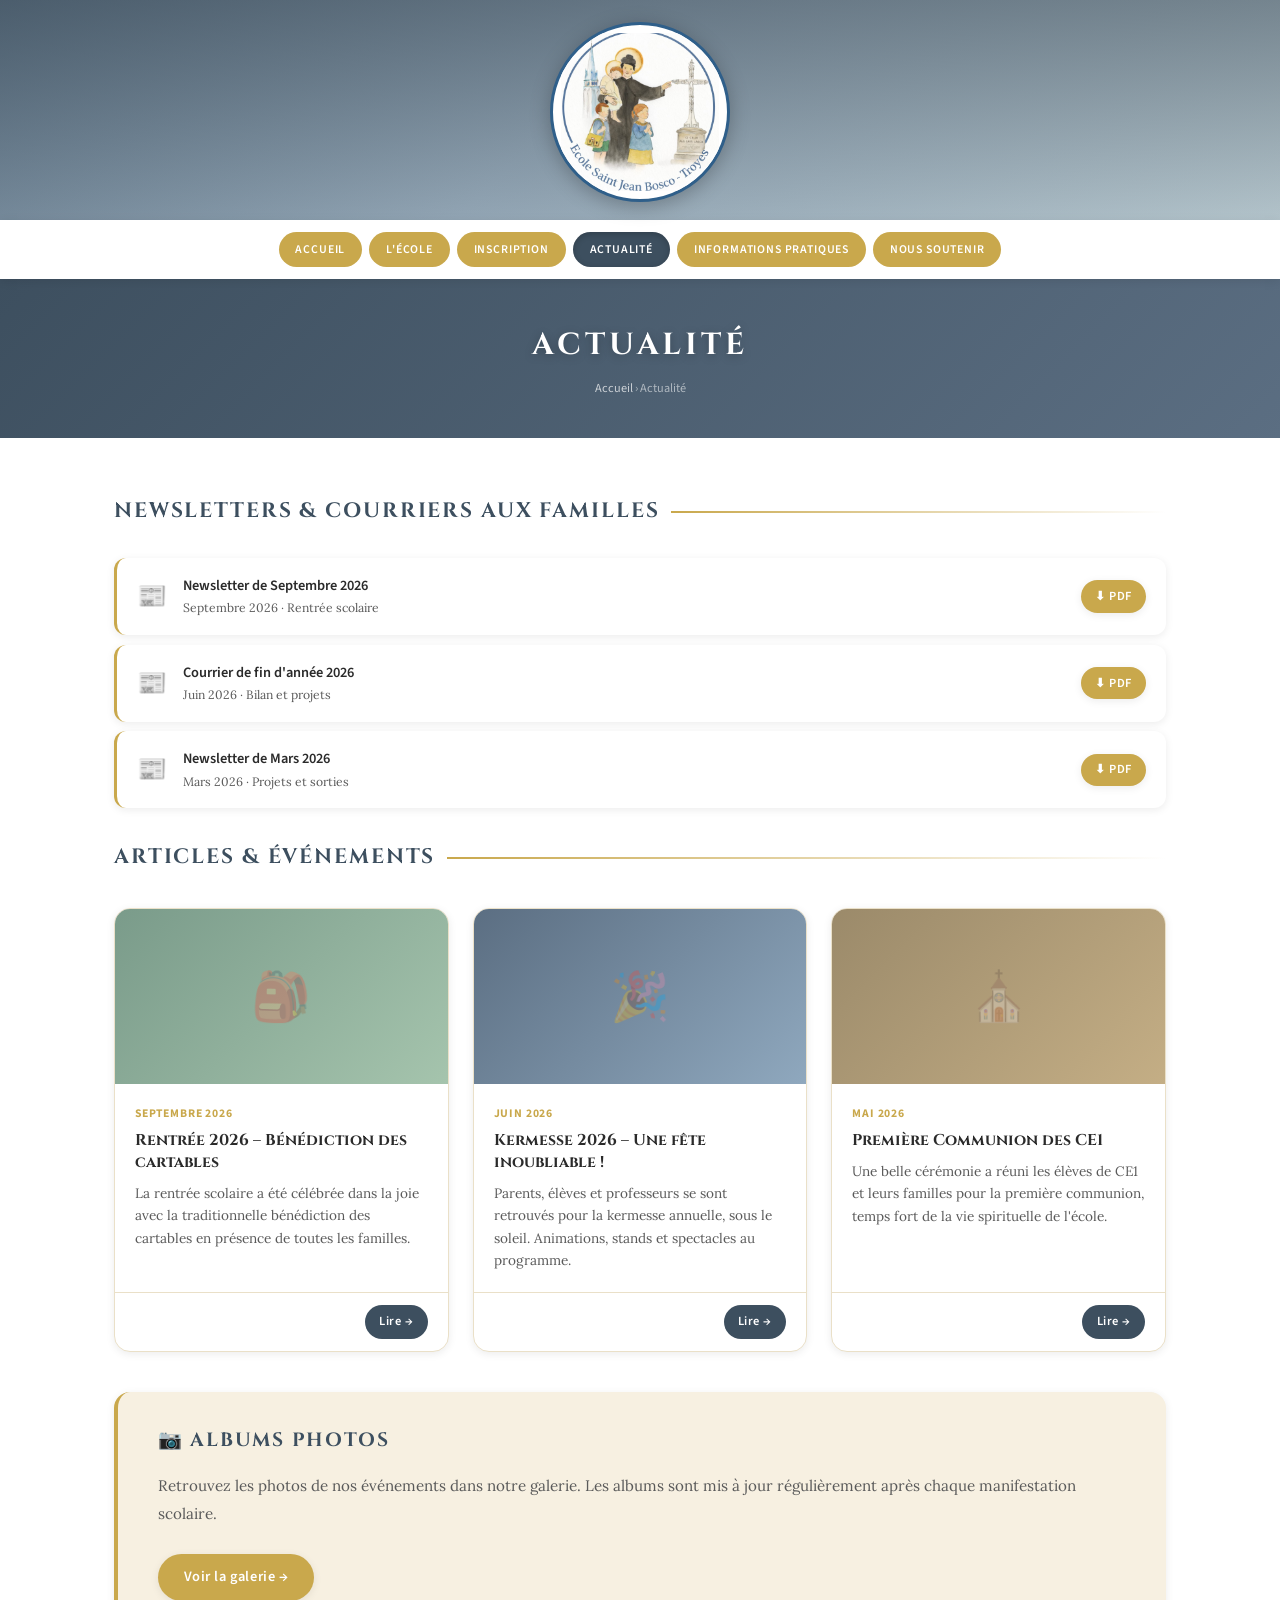
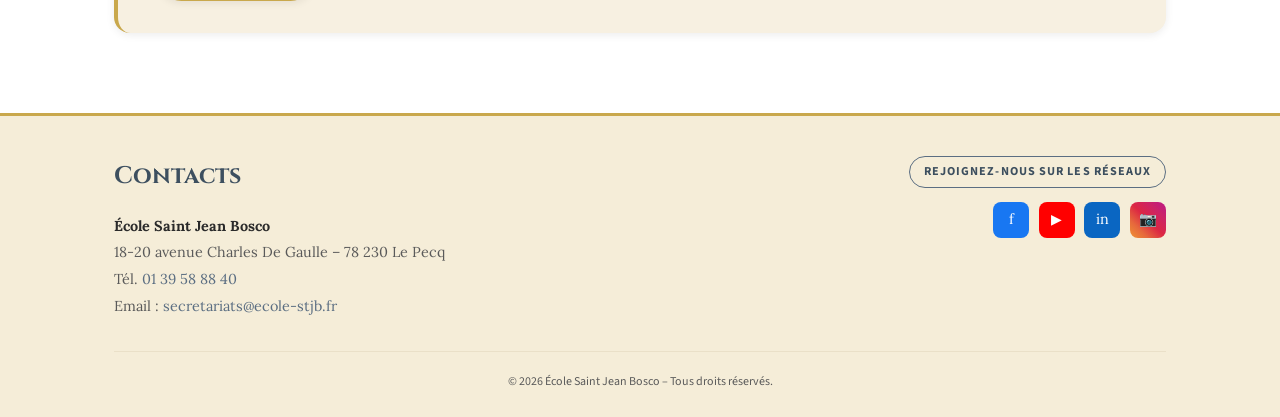
==== actualite.html @ 506cf228 "Site St Jean Bosco pour Github" ====
<!DOCTYPE html>
<html lang="fr">
<head>
  <meta charset="UTF-8">
  <meta name="viewport" content="width=device-width, initial-scale=1.0">
  <title>Actualité – Saint Jean Bosco</title>
  <link rel="icon" href="img/instit_st_jean_bosco.jpeg">
  <link rel="stylesheet" href="css/styles.css">
</head>
<body>
  <a class="skip-link" href="#main">Aller au contenu principal</a>

  <header class="site-header" role="banner">
    <div class="hero-band"></div>
    <a class="logo-wrap" href="index.html" aria-label="Accueil">
      <div class="logo-circle">
        <img class="logo-img" src="img/instit_st_jean_bosco.jpeg" alt="École Saint Jean Bosco – Troyes">
      </div>
    </a>
    <nav class="nav-bar" aria-label="Navigation principale">
      <button class="nav-toggle" aria-expanded="false" aria-label="Ouvrir le menu" aria-controls="nav-links">
        <span></span><span></span><span></span>
      </button>
      <div class="nav-links" id="nav-links">
        <a href="index.html">Accueil</a>
        <a href="ecole.html">L'École</a>
        <a href="inscription.html">Inscription</a>
        <a href="actualite.html" aria-current="page">Actualité</a>
        <a href="infos.html">Informations pratiques</a>
        <a href="soutenir.html">Nous soutenir</a>
      </div>
    </nav>
  </header>

  <div class="page-hero">
    <div class="container">
      <h1>Actualité</h1>
      <p class="breadcrumb"><a href="index.html">Accueil</a> › Actualité</p>
    </div>
  </div>

  <main id="main">
    <section class="section">
      <div class="container">

        <!-- Newsletters -->
        <h2 class="section-title">Newsletters & Courriers aux familles</h2>
        <ul class="newsletter-archive" aria-label="Archive des newsletters">
          <li>
            <span class="nl-icon">📰</span>
            <div class="nl-info">
              <div class="nl-title">Newsletter de Septembre 2026</div>
              <div class="nl-date">Septembre 2026 · Rentrée scolaire</div>
            </div>
            <a href="assets/docs/newsletter-sept.pdf" download class="btn btn-gold"
               style="padding:0.35rem 0.9rem; font-size:0.78rem;" aria-label="Télécharger newsletter septembre">
              ⬇ PDF
            </a>
          </li>
          <li>
            <span class="nl-icon">📰</span>
            <div class="nl-info">
              <div class="nl-title">Courrier de fin d'année 2026</div>
              <div class="nl-date">Juin 2026 · Bilan et projets</div>
            </div>
            <a href="#" class="btn btn-gold"
               style="padding:0.35rem 0.9rem; font-size:0.78rem;" aria-label="Télécharger courrier juin">
              ⬇ PDF
            </a>
          </li>
          <li>
            <span class="nl-icon">📰</span>
            <div class="nl-info">
              <div class="nl-title">Newsletter de Mars 2026</div>
              <div class="nl-date">Mars 2026 · Projets et sorties</div>
            </div>
            <a href="#" class="btn btn-gold"
               style="padding:0.35rem 0.9rem; font-size:0.78rem;" aria-label="Télécharger newsletter mars">
              ⬇ PDF
            </a>
          </li>
        </ul>

        <!-- Articles & événements -->
        <h2 class="section-title" style="margin-top:2rem;">Articles & Événements</h2>
        <div class="articles-grid">
          <article class="article-card">
            <div class="article-card-img">🎒</div>
            <div class="article-card-body">
              <div class="article-date">Septembre 2026</div>
              <h3>Rentrée 2026 – Bénédiction des cartables</h3>
              <p>La rentrée scolaire a été célébrée dans la joie avec la traditionnelle bénédiction des cartables en présence de toutes les familles.</p>
            </div>
            <div class="article-card-footer">
              <a href="#" class="btn btn-blue" style="font-size:0.78rem; padding:0.4rem 0.9rem;">Lire →</a>
            </div>
          </article>

          <article class="article-card">
            <div class="article-card-img">🎉</div>
            <div class="article-card-body">
              <div class="article-date">Juin 2026</div>
              <h3>Kermesse 2026 – Une fête inoubliable !</h3>
              <p>Parents, élèves et professeurs se sont retrouvés pour la kermesse annuelle, sous le soleil. Animations, stands et spectacles au programme.</p>
            </div>
            <div class="article-card-footer">
              <a href="#" class="btn btn-blue" style="font-size:0.78rem; padding:0.4rem 0.9rem;">Lire →</a>
            </div>
          </article>

          <article class="article-card">
            <div class="article-card-img">⛪</div>
            <div class="article-card-body">
              <div class="article-date">Mai 2026</div>
              <h3>Première Communion des CE1</h3>
              <p>Une belle cérémonie a réuni les élèves de CE1 et leurs familles pour la première communion, temps fort de la vie spirituelle de l'école.</p>
            </div>
            <div class="article-card-footer">
              <a href="#" class="btn btn-blue" style="font-size:0.78rem; padding:0.4rem 0.9rem;">Lire →</a>
            </div>
          </article>
        </div>

        <!-- Albums photos -->
        <div class="content-card" style="margin-top:2.5rem;">
          <h2>📷 Albums photos</h2>
          <p>Retrouvez les photos de nos événements dans notre galerie. Les albums sont mis à jour régulièrement après chaque manifestation scolaire.</p>
          <a href="#" class="btn btn-gold" style="margin-top:0.75rem;">Voir la galerie →</a>
        </div>

      </div>
    </section>
  </main>

  <footer class="site-footer" role="contentinfo">
    <div class="container">
      <div class="footer-inner">
        <div class="footer-contacts">
          <h2>Contacts</h2>
          <address>
            <strong>École Saint Jean Bosco</strong>
            18-20 avenue Charles De Gaulle – 78 230 Le Pecq<br>
            Tél. <a href="tel:+33139588840">01 39 58 88 40</a><br>
            Email : <a href="mailto:secretariats@ecole-stjb.fr">secretariats@ecole-stjb.fr</a>
          </address>
        </div>
        <div class="footer-social">
          <div class="footer-social-label">Rejoignez-nous sur les réseaux</div>
          <nav aria-label="Réseaux sociaux">
            <div class="social-icons">
              <a class="social-icon si-fb" href="#" aria-label="Facebook">f</a>
              <a class="social-icon si-yt" href="#" aria-label="YouTube">▶</a>
              <a class="social-icon si-li" href="#" aria-label="LinkedIn">in</a>
              <a class="social-icon si-ig" href="#" aria-label="Instagram">📷</a>
            </div>
          </nav>
        </div>
      </div>
      <p class="footer-copy">© 2026 École Saint Jean Bosco – Tous droits réservés.</p>
    </div>
  </footer>
  <script src="js/main.js"></script>
</body>
</html>
---- css/styles.css ----
/* ============================================================
   ÉCOLE SAINT JEAN BOSCO — styles.css
   ============================================================ */

@import url('https://fonts.googleapis.com/css2?family=Cinzel:wght@400;600;700&family=Lora:ital,wght@0,400;0,600;1,400&family=Source+Sans+3:wght@300;400;600&display=swap');

/* ── Variables ── */
:root {
  --gold:           #C9A84C;
  --gold-light:     #E2C87A;
  --gold-pale:      #F5EDD8;
  --blue-grey:      #5B6E82;
  --blue-grey-dark: #3D4F5F;
  --blue-grey-deep: #2E3C4A;
  --sand:           #F7F0E1;
  --sand-dark:      #EAE0C8;
  --text:           #2A2A2A;
  --text-light:     #5A5A5A;
  --white:          #FFFFFF;
  --shadow:         0 4px 20px rgba(0,0,0,0.12);
  --shadow-sm:      0 2px 8px rgba(0,0,0,0.08);
  --radius:         40px;
  --radius-sm:      12px;
  --radius-card:    16px;
  --transition:     0.28s ease;
  --font-title: 'Cinzel', 'Palatino Linotype', serif;
  --font-body:  'Lora', Georgia, serif;
  --font-ui:    'Source Sans 3', 'Segoe UI', sans-serif;
}

/* ── Reset ── */
*, *::before, *::after { box-sizing: border-box; margin: 0; padding: 0; }
html { scroll-behavior: smooth; }
body { font-family: var(--font-body); color: var(--text); background: var(--white); line-height: 1.7; }
img { max-width: 100%; display: block; }
a { color: var(--blue-grey); text-decoration: none; transition: color var(--transition); }
a:hover { color: var(--gold); }
:focus-visible { outline: 3px solid var(--gold); outline-offset: 3px; border-radius: 4px; }

.skip-link {
  position: absolute; top: -100px; left: 1rem;
  background: var(--blue-grey-dark); color: var(--white);
  padding: 0.5rem 1rem; border-radius: 0 0 12px 12px;
  font-family: var(--font-ui); z-index: 9999; transition: top 0.2s;
}
.skip-link:focus { top: 0; }

/* ═══════════════════ HEADER ═══════════════════ */
.site-header { 
  position: relative;
   
}

.hero-band {
  width: 100%; height: 220px; position: relative; overflow: hidden;
  background:
    linear-gradient(180deg, rgba(45,60,74,0.5) 0%, rgba(91,110,130,0.2) 100%),
    linear-gradient(135deg, #6A7F90 0%, #9FB2C0 45%, #C8D8DC 100%);
}

/* Logo rond */
.logo-wrap {
  position: absolute; left: 50%; top: 40%; transform: translate(-50%, -50%);
  z-index: 10; text-decoration: none;
}
.logo-circle {
  width: 160px; height: 160px; border-radius: 50%;
  background: var(--white); border: 3px solid var(--gold);
  display: flex; flex-direction: column; align-items: center;
  justify-content: center; gap: 4px;
  box-shadow: 0 4px 20px rgba(0,0,0,0.25);
  padding: 8px; text-align: center;
  transition: transform var(--transition);
}
.logo-circle:hover { transform: scale(1.05); 
box-shadow: 0 8px 36px rgba(0,0,0,0.4); }
.logo-icon { font-size: 2.2rem; }
.logo-text {
  font-family: var(--font-title); font-size: 0.48rem;
  color: var(--blue-grey-dark); line-height: 1.25; font-weight: 700;
}

.logo-circle{
  width: 180px;
  height: 180px;
  border-radius: 50%;
  overflow: hidden;          /* coupe l'image en rond */
  display: flex;
  align-items: center;
  justify-content: center;
  background: #fff;          /* optionnel */
  border: 3px solid #2f5f8a; /* optionnel: contour */
}

.logo-img{
  width: 100%;
  height: 100%;
  object-fit: cover;         /* remplit le cercle (recadrage possible) */
  display: block;
}

/* Navigation pills */
.nav-bar {
  background: var(--white); 
  padding: 0.75rem 1.5rem ;
  display: flex; 
  align-items: center;
  justify-content: center; 
  gap: 0.45rem; 
  flex-wrap: wrap;
  box-shadow: 0 2px 10px rgba(0,0,0,0.09); position: relative; 
  z-index: 5;
}
.nav-links { display: flex; gap: 0.45rem; flex-wrap: wrap; align-items: center;
justify-content: center; }
.nav-bar a {
  font-family: var(--font-ui); 
  font-size: 0.74rem; 
  font-weight: 600;
  letter-spacing: 0.07em; 
  text-transform: uppercase;
  background: var(--gold); color: var(--white);
  padding: 0.48rem 1.05rem; border-radius: var(--radius);
  transition: background var(--transition), transform var(--transition);
  white-space: nowrap; display: block;
}
.nav-bar a:hover {
  background: var(--blue-grey-dark); color: var(--white);
  transform: translateY(-2px); box-shadow: 0 4px 12px rgba(0,0,0,0.18);
}
.nav-bar a[aria-current="page"] {
  background: var(--blue-grey-dark);
  box-shadow: inset 0 2px 6px rgba(0,0,0,0.2); transform: none;
}
.nav-toggle {
  display: none; background: var(--gold); border: none;
  border-radius: 8px; padding: 0.45rem 0.6rem; cursor: pointer;
  margin-left: auto; flex-direction: column; gap: 4px;
}
.nav-toggle span {
  display: block; width: 20px; height: 2px;
  background: var(--white); border-radius: 2px;
}

/* ═══════════════════ LAYOUT ═══════════════════ */
.container { max-width: 1100px; margin: 0 auto; padding: 0 1.5rem; }
.section { padding: 3.5rem 0; }

.section-title {
  font-family: var(--font-title); font-size: 1.3rem; font-weight: 700;
  text-transform: uppercase; letter-spacing: 0.09em;
  color: var(--blue-grey-dark); margin-bottom: 1.75rem;
  display: flex; align-items: center; gap: 0.75rem;
}
.section-title::after {
  content: ''; flex: 1; height: 2px;
  background: linear-gradient(to right, var(--gold), transparent);
}

.band { background: var(--blue-grey); color: var(--white); padding: 3.5rem 0; }
.band-title {
  font-family: var(--font-title); font-size: 1.55rem;
  text-transform: uppercase; letter-spacing: 0.12em;
  text-align: center; margin-bottom: 1.25rem;
  position: relative; padding-bottom: 1rem;
}
.band-title::after {
  content: ''; position: absolute; bottom: 0; left: 50%;
  transform: translateX(-50%); width: 60px; height: 3px;
  background: var(--gold); border-radius: 2px;
}

/* ═══════════════════ BUTTONS ═══════════════════ */
.btn {
  display: inline-flex; align-items: center; gap: 0.45rem;
  font-family: var(--font-ui); font-weight: 600; font-size: 0.9rem;
  letter-spacing: 0.04em; padding: 0.7rem 1.6rem;
  border-radius: var(--radius); border: none; cursor: pointer;
  transition: all var(--transition); text-decoration: none;
}
.btn-gold { background: var(--gold); color: var(--white); box-shadow: var(--shadow-sm); }
.btn-gold:hover { background: #B8923E; color: var(--white); transform: translateY(-2px); box-shadow: var(--shadow); }
.btn-blue { background: var(--blue-grey-dark); color: var(--white); }
.btn-blue:hover { background: var(--blue-grey-deep); color: var(--white); transform: translateY(-2px); }
.btn-outline-white {
  background: transparent; color: var(--white);
  border: 2px solid rgba(255,255,255,0.65);
}
.btn-outline-white:hover { background: rgba(255,255,255,0.12); color: var(--white); }
.btn-pill-lg { font-size: 1rem; padding: 1rem 2.8rem; font-weight: 700; letter-spacing: 0.06em; }

/* ═══════════════════ MOT DU PRÉSIDENT ═══════════════════ */
.president-block {
  display: grid; grid-template-columns: 160px 1fr; gap: 2rem;
  align-items: start; padding: 2.5rem;
  background: var(--sand); border-radius: var(--radius-card);
  box-shadow: var(--shadow-sm); border-left: 4px solid var(--gold);
}
.president-photo {
  width: 160px; height: 160px; border-radius: var(--radius-sm);
  background: linear-gradient(135deg, #8FA8BE 0%, var(--blue-grey-dark) 100%);
  display: flex; align-items: center; justify-content: center;
  font-size: 3.5rem; flex-shrink: 0; border: 3px solid var(--sand-dark);
}
.president-content h2 {
  font-family: var(--font-title); font-size: 1.2rem;
  text-transform: uppercase; letter-spacing: 0.1em;
  color: var(--blue-grey-dark); margin-bottom: 1rem;
}
.president-text { font-size: 0.95rem; color: var(--text-light); line-height: 1.85; }

/* Collapsible */
.collapsible-content {
  overflow: hidden; max-height: 0; opacity: 0;
  transition: max-height 0.5s ease, opacity 0.4s ease;
}
.collapsible-content.open { max-height: 800px; opacity: 1; }
.voir-plus-btn {
  background: none; border: none; font-family: var(--font-ui);
  font-weight: 700; font-size: 0.8rem; color: var(--blue-grey);
  cursor: pointer; letter-spacing: 0.07em; text-transform: uppercase;
  margin-top: 0.85rem; padding: 0.25rem 0;
  display: inline-flex; align-items: center; gap: 0.4rem;
  transition: color var(--transition);
}
.voir-plus-btn:hover { color: var(--gold); }
.vp-arrow { display: inline-block; transition: transform 0.3s; }
.voir-plus-btn.expanded .vp-arrow { transform: rotate(180deg); }

/* ═══════════════════ QUI SOMMES NOUS ═══════════════════ */
.qui-text {
  max-width: 700px; margin: 0 auto 2.5rem; text-align: center;
  font-size: 1rem; line-height: 1.9; color: rgba(255,255,255,0.88);
}
.qui-btns { display: flex; gap: 1.5rem; justify-content: center; flex-wrap: wrap; }

/* ═══════════════════ CAROUSEL ACTUALITÉS ═══════════════════ */
.actu-layout { display: grid; grid-template-columns: 1fr 260px; gap: 2rem; align-items: start; }
.actu-header { display: flex; align-items: center; justify-content: space-between; margin-bottom: 1.25rem; }
.carousel-controls { display: flex; gap: 0.5rem; }
.carousel-btn {
  width: 38px; height: 38px; border-radius: 50%;
  border: 2px solid var(--gold); background: transparent;
  color: var(--gold); font-size: 1rem; cursor: pointer;
  display: flex; align-items: center; justify-content: center;
  transition: all var(--transition);
}
.carousel-btn:hover { background: var(--gold); color: var(--white); }
.carousel-btn:disabled { opacity: 0.3; cursor: not-allowed; }
.carousel-track-outer { overflow: hidden; }
.carousel-track { display: flex; gap: 1.25rem; transition: transform 0.4s ease; }

.actu-card {
  flex: 0 0 calc(33.333% - 0.85rem);
  background: var(--white); border-radius: var(--radius-card);
  overflow: hidden; box-shadow: var(--shadow-sm);
  border: 1px solid var(--sand-dark);
  transition: transform var(--transition), box-shadow var(--transition);
}
.actu-card:hover { transform: translateY(-4px); box-shadow: var(--shadow); }
.actu-card-img {
  width: 100%; height: 150px;
  display: flex; align-items: center; justify-content: center;
  font-size: 2.5rem; color: rgba(255,255,255,0.3);
}
.actu-card:nth-child(1) .actu-card-img { background: linear-gradient(135deg,#7A9B8A,#A5C4AD); }
.actu-card:nth-child(2) .actu-card-img { background: linear-gradient(135deg,#5B6E82,#8FA8BE); }
.actu-card:nth-child(3) .actu-card-img { background: linear-gradient(135deg,#9B8A6A,#C4AE85); }
.actu-card:nth-child(4) .actu-card-img { background: linear-gradient(135deg,#8A7A9B,#B5A5C4); }
.actu-card-body { padding: 0.9rem 1rem; }
.actu-card-body h3 { font-family: var(--font-ui); font-weight: 600; font-size: 0.88rem; line-height: 1.4; color: var(--text); }
.actu-card-meta { font-size: 0.72rem; color: var(--text-light); margin-top: 0.35rem; }

.newsletter-sidebar {
  background: var(--sand); border-radius: var(--radius-card);
  padding: 1.5rem; border: 1px solid var(--sand-dark);
  box-shadow: var(--shadow-sm); display: flex; flex-direction: column; gap: 1rem;
}
.newsletter-sidebar h3 {
  font-family: var(--font-title); font-size: 0.9rem;
  color: var(--blue-grey-dark); text-transform: uppercase; letter-spacing: 0.07em;
}
.pdf-badge {
  display: inline-flex; align-items: center; gap: 0.3rem;
  background: #C62828; color: var(--white);
  font-family: var(--font-ui); font-size: 0.7rem; font-weight: 700;
  padding: 0.2rem 0.55rem; border-radius: 4px; letter-spacing: 0.05em;
}
.newsletter-sidebar p { font-size: 0.85rem; color: var(--text-light); line-height: 1.6; }

/* ═══════════════════ FOOTER ═══════════════════ */
.site-footer { background: var(--gold-pale); border-top: 3px solid var(--gold); padding: 2.5rem 0 1.5rem; }
.footer-inner { display: grid; grid-template-columns: 1fr 1fr; gap: 2rem; align-items: start; }
.footer-contacts h2 { font-family: var(--font-title); font-size: 1.5rem; color: var(--blue-grey-dark); margin-bottom: 1rem; }
.footer-contacts address { font-style: normal; font-size: 0.9rem; line-height: 1.85; color: var(--text-light); }
.footer-contacts address strong { color: var(--text); display: block; }
.footer-social { text-align: right; }
.footer-social-label {
  display: inline-block; font-family: var(--font-ui); font-size: 0.76rem; font-weight: 700;
  text-transform: uppercase; letter-spacing: 0.09em; color: var(--blue-grey-dark);
  border: 1px solid var(--blue-grey); padding: 0.28rem 0.85rem;
  border-radius: var(--radius); margin-bottom: 0.85rem;
}
.social-icons { display: flex; gap: 0.6rem; justify-content: flex-end; }
.social-icon {
  width: 36px; height: 36px; border-radius: 8px;
  display: flex; align-items: center; justify-content: center;
  font-size: 0.9rem; color: var(--white);
  transition: all var(--transition); text-decoration: none;
}
.social-icon:hover { transform: translateY(-3px) scale(1.1); color: var(--white); }
.si-fb { background: #1877F2; } .si-yt { background: #FF0000; }
.si-li { background: #0A66C2; }
.si-ig { background: linear-gradient(45deg,#f09433,#e6683c,#dc2743,#cc2366,#bc1888); }
.footer-copy {
  text-align: center; font-size: 0.75rem; color: var(--text-light);
  font-family: var(--font-ui); margin-top: 2rem;
  padding-top: 1.25rem; border-top: 1px solid var(--sand-dark);
}

/* ═══════════════════ PAGE HERO ═══════════════════ */
.page-hero {
  background: linear-gradient(135deg, var(--blue-grey-dark) 0%, var(--blue-grey) 100%);
  padding: 2.5rem 0; text-align: center;
}
.page-hero h1 {
  font-family: var(--font-title); font-size: 1.9rem; color: var(--white);
  text-transform: uppercase; letter-spacing: 0.13em;
  text-shadow: 0 2px 10px rgba(0,0,0,0.25);
}
.breadcrumb { font-family: var(--font-ui); font-size: 0.77rem; color: rgba(255,255,255,0.55); margin-top: 0.4rem; }
.breadcrumb a { color: rgba(255,255,255,0.7); }

/* ═══════════════════ CONTENT CARDS ═══════════════════ */
.content-card {
  background: var(--sand); border-radius: var(--radius-card);
  padding: 2rem 2.5rem; border-left: 4px solid var(--gold);
  box-shadow: var(--shadow-sm); margin-bottom: 1.5rem;
}
.content-card h2 { font-family: var(--font-title); font-size: 1.2rem; text-transform: uppercase; letter-spacing: 0.09em; color: var(--blue-grey-dark); margin-bottom: 1rem; }
.content-card p { font-size: 0.95rem; line-height: 1.85; color: var(--text-light); margin-bottom: 0.85rem; }
.content-card p:last-child { margin-bottom: 0; }

.sub-nav { display: flex; flex-wrap: wrap; gap: 0.6rem; margin-bottom: 2.5rem; }
.sub-nav a {
  font-family: var(--font-ui); font-size: 0.82rem; font-weight: 600;
  padding: 0.45rem 1.1rem; border-radius: var(--radius);
  border: 2px solid var(--gold); color: var(--gold);
  background: transparent; transition: all var(--transition); letter-spacing: 0.04em;
}
.sub-nav a:hover, .sub-nav a.active { background: var(--gold); color: var(--white); }

.info-grid { display: grid; grid-template-columns: repeat(auto-fit, minmax(240px,1fr)); gap: 1.5rem; margin-top: 2rem; }
.info-card {
  background: var(--white); border-radius: var(--radius-card);
  padding: 1.75rem; box-shadow: var(--shadow-sm); border-top: 3px solid var(--gold);
  transition: transform var(--transition), box-shadow var(--transition);
}
.info-card:hover { transform: translateY(-3px); box-shadow: var(--shadow); }
.info-card .icon { font-size: 2rem; margin-bottom: 0.75rem; display: block; }
.info-card h3 { font-family: var(--font-title); font-size: 1rem; color: var(--blue-grey-dark); margin-bottom: 0.5rem; text-transform: uppercase; letter-spacing: 0.07em; }
.info-card p { font-size: 0.88rem; color: var(--text-light); line-height: 1.7; }

/* ═══════════════════ INSCRIPTION ═══════════════════ */
.steps-grid { display: grid; grid-template-columns: repeat(auto-fit,minmax(200px,1fr)); gap: 1.25rem; margin: 2rem 0; }
.step-card { background: var(--white); border-radius: var(--radius-card); padding: 1.75rem; box-shadow: var(--shadow-sm); border-bottom: 3px solid var(--gold); }
.step-num { font-family: var(--font-title); font-size: 2.5rem; color: var(--gold-light); font-weight: 700; line-height: 1; margin-bottom: 0.5rem; }
.step-card h3 { font-family: var(--font-ui); font-weight: 700; font-size: 0.9rem; color: var(--blue-grey-dark); margin-bottom: 0.4rem; text-transform: uppercase; letter-spacing: 0.05em; }
.step-card p { font-size: 0.85rem; color: var(--text-light); line-height: 1.6; }

.doc-list { list-style: none; margin: 1.5rem 0; }
.doc-list li {
  display: flex; align-items: center; gap: 0.75rem;
  padding: 0.8rem 1rem; background: var(--white);
  border-radius: var(--radius-sm); margin-bottom: 0.5rem;
  box-shadow: var(--shadow-sm); border-left: 3px solid var(--gold);
  transition: transform var(--transition);
}
.doc-list li:hover { transform: translateX(4px); }
.doc-icon { font-size: 1.4rem; flex-shrink: 0; }
.doc-name { flex: 1; font-family: var(--font-ui); font-size: 0.9rem; color: var(--text); }

.tarifs-table { width: 100%; border-collapse: collapse; margin-top: 1.5rem; font-family: var(--font-ui); font-size: 0.9rem; border-radius: var(--radius-sm); overflow: hidden; box-shadow: var(--shadow-sm); }
.tarifs-table th { background: var(--blue-grey); color: var(--white); padding: 0.85rem 1.25rem; text-align: left; font-weight: 600; }
.tarifs-table td { padding: 0.85rem 1.25rem; border-bottom: 1px solid var(--sand-dark); color: var(--text-light); }
.tarifs-table tr:nth-child(even) td { background: var(--sand); }
.tarifs-table tr:hover td { background: var(--gold-pale); }

/* ═══════════════════ ACTUALITÉ ═══════════════════ */
.articles-grid { display: grid; grid-template-columns: repeat(auto-fill,minmax(290px,1fr)); gap: 1.5rem; margin-top: 2rem; }
.article-card { background: var(--white); border-radius: var(--radius-card); overflow: hidden; box-shadow: var(--shadow-sm); border: 1px solid var(--sand-dark); display: flex; flex-direction: column; transition: transform var(--transition), box-shadow var(--transition); }
.article-card:hover { transform: translateY(-5px); box-shadow: var(--shadow); }
.article-card-img { height: 175px; display: flex; align-items: center; justify-content: center; font-size: 3rem; color: rgba(255,255,255,0.3); }
.article-card:nth-child(1) .article-card-img { background: linear-gradient(135deg,#7A9B8A,#A5C4AD); }
.article-card:nth-child(2) .article-card-img { background: linear-gradient(135deg,#5B6E82,#8FA8BE); }
.article-card:nth-child(3) .article-card-img { background: linear-gradient(135deg,#9B8A6A,#C4AE85); }
.article-card-body { padding: 1.25rem; flex: 1; display: flex; flex-direction: column; }
.article-date { font-family: var(--font-ui); font-size: 0.73rem; color: var(--gold); font-weight: 700; text-transform: uppercase; letter-spacing: 0.07em; margin-bottom: 0.4rem; }
.article-card h3 { font-family: var(--font-title); font-size: 0.98rem; color: var(--text); margin-bottom: 0.5rem; line-height: 1.4; }
.article-card p { font-size: 0.85rem; color: var(--text-light); line-height: 1.65; flex: 1; }
.article-card-footer { padding: 0.75rem 1.25rem; border-top: 1px solid var(--sand-dark); display: flex; justify-content: flex-end; }

.newsletter-archive { list-style: none; margin: 1.5rem 0; }
.newsletter-archive li { display: flex; align-items: center; gap: 1rem; padding: 1rem 1.25rem; background: var(--white); border-radius: var(--radius-sm); margin-bottom: 0.6rem; box-shadow: var(--shadow-sm); border-left: 3px solid var(--gold); transition: transform var(--transition); }
.newsletter-archive li:hover { transform: translateX(4px); }
.nl-icon { font-size: 1.5rem; }
.nl-info { flex: 1; }
.nl-title { font-family: var(--font-ui); font-weight: 600; font-size: 0.9rem; color: var(--text); }
.nl-date { font-size: 0.76rem; color: var(--text-light); }

/* ═══════════════════ FAQ ═══════════════════ */
.faq-list { margin-top: 1.5rem; }
.faq-item { border: 1px solid var(--sand-dark); border-radius: var(--radius-sm); margin-bottom: 0.6rem; overflow: hidden; box-shadow: var(--shadow-sm); }
.faq-question { width: 100%; text-align: left; background: var(--white); border: none; padding: 1rem 1.25rem; font-family: var(--font-ui); font-size: 0.93rem; font-weight: 600; color: var(--blue-grey-dark); cursor: pointer; display: flex; align-items: center; justify-content: space-between; gap: 1rem; transition: background var(--transition); }
.faq-question:hover { background: var(--sand); }
.faq-question[aria-expanded="true"] { background: var(--blue-grey); color: var(--white); }
.faq-arrow { transition: transform 0.3s; flex-shrink: 0; }
.faq-question[aria-expanded="true"] .faq-arrow { transform: rotate(180deg); }
.faq-answer { font-size: 0.9rem; line-height: 1.8; color: var(--text-light); max-height: 0; overflow: hidden; transition: max-height 0.4s ease, padding 0.3s ease; padding: 0 1.25rem; background: var(--sand); }
.faq-answer.open { max-height: 400px; padding: 1rem 1.25rem; }

/* ═══════════════════ SOUTENIR ═══════════════════ */
.avantages-list { list-style: none; margin: 1.25rem 0; }
.avantages-list li { display: flex; align-items: flex-start; gap: 0.75rem; padding: 0.6rem 0; font-size: 0.93rem; color: var(--text-light); border-bottom: 1px solid var(--sand-dark); }
.avantages-list li:last-child { border-bottom: none; }
.check { color: var(--gold); font-size: 1.1rem; flex-shrink: 0; }
.don-cta { text-align: center; background: linear-gradient(135deg,var(--blue-grey-dark),var(--blue-grey-deep)); color: var(--white); padding: 3rem 2rem; border-radius: var(--radius-card); margin-top: 2rem; }
.don-cta h2 { font-family: var(--font-title); font-size: 1.5rem; text-transform: uppercase; letter-spacing: 0.1em; margin-bottom: 0.85rem; }
.don-cta p { max-width: 540px; margin: 0 auto 1.5rem; font-size: 0.95rem; line-height: 1.8; color: rgba(255,255,255,0.82); }
.qr-box { width: 130px; height: 130px; background: var(--white); border-radius: var(--radius-sm); margin: 1.5rem auto; display: flex; align-items: center; justify-content: center; font-size: 3.5rem; }

/* ═══════════════════ SAINTS ═══════════════════ */
.saints-portraits { display: grid; grid-template-columns: repeat(3,1fr); gap: 1.5rem; margin: 2rem 0; }
.saint-btn { background: none; border: none; cursor: pointer; padding: 0; border-radius: var(--radius-card); overflow: hidden; transition: transform var(--transition), box-shadow var(--transition); display: block; width: 100%; }
.saint-btn:hover { transform: translateY(-5px); box-shadow: var(--shadow); }
.saint-btn.selected { box-shadow: 0 0 0 4px var(--gold), var(--shadow); transform: translateY(-5px); }
.saint-portrait-img { width: 100%; aspect-ratio: 3/4; display: flex; align-items: center; justify-content: center; font-size: 4rem; color: rgba(255,255,255,0.25); }
.saint-btn:nth-child(1) .saint-portrait-img { background: linear-gradient(160deg,#8A7E6A,#5A4E3A); }
.saint-btn:nth-child(2) .saint-portrait-img { background: linear-gradient(160deg,#4A5E6A,#2E3C4A); }
.saint-btn:nth-child(3) .saint-portrait-img { background: linear-gradient(160deg,#6A5A6A,#3A2E3A); }
.saint-portrait-label { background: var(--blue-grey-dark); color: var(--white); font-family: var(--font-title); font-size: 0.8rem; letter-spacing: 0.07em; text-align: center; padding: 0.75rem 0.5rem; transition: background var(--transition); }
.saint-btn.selected .saint-portrait-label { background: var(--gold); }

.saint-bio { background: var(--sand); border-radius: var(--radius-card); padding: 2.5rem; border-left: 4px solid var(--gold); box-shadow: var(--shadow-sm); animation: fadeSlideIn 0.38s ease; margin-top: 0.5rem; }
@keyframes fadeSlideIn { from { opacity: 0; transform: translateY(14px); } to { opacity: 1; transform: translateY(0); } }
.saint-bio h2 { font-family: var(--font-title); font-size: 1.4rem; color: var(--blue-grey-dark); margin-bottom: 0.5rem; text-transform: uppercase; letter-spacing: 0.09em; }
.dates-badge { display: inline-block; font-family: var(--font-ui); font-size: 0.75rem; font-weight: 700; text-transform: uppercase; letter-spacing: 0.08em; color: var(--gold); background: var(--white); padding: 0.2rem 0.7rem; border-radius: var(--radius); margin-bottom: 1.25rem; border: 1px solid var(--gold-light); }
.saint-bio p { font-size: 0.95rem; line-height: 1.9; color: var(--text-light); margin-bottom: 0.9rem; }
.saint-bio p:last-child { margin-bottom: 0; }

/* ═══════════════════ RESPONSIVE ═══════════════════ */
@media (max-width: 900px) {
  .actu-layout { grid-template-columns: 1fr; }
  .actu-card { flex: 0 0 calc(50% - 0.65rem); }
  .footer-inner { grid-template-columns: 1fr; }
  .footer-social { text-align: left; }
  .social-icons { justify-content: flex-start; }
  .president-block { grid-template-columns: 120px 1fr; }
  .president-photo { width: 120px; height: 120px; }
}
@media (max-width: 640px) {
  .hero-band { height: 150px; }
  .logo-wrap {  position: absolute;
    left: 50%;
    top: 50%;
    transform: translate(-50%, -50%); }
  .logo-circle { width: 76px; height: 76px; }
  .logo-icon { font-size: 1.5rem; }
  .logo-text { font-size: 0.35rem; }
  .nav-bar { padding: 0.7rem 1rem; flex-wrap: nowrap; justify-content: space-between; }
  .nav-toggle { display: flex; }
  .nav-links { display: none; position: absolute; top: 100%; left: 0; right: 0; background: var(--white); flex-direction: column; padding: 1rem; box-shadow: 0 8px 20px rgba(0,0,0,0.12); z-index: 100; gap: 0.4rem; }
  .nav-links.open { display: flex; }
  .nav-links a { text-align: center; }
  .president-block { grid-template-columns: 1fr; }
  .president-photo { width: 100%; height: 140px; }
  .actu-card { flex: 0 0 82%; }
  .saints-portraits { grid-template-columns: 1fr; max-width: 260px; margin-left: auto; margin-right: auto; }
  .articles-grid, .info-grid, .steps-grid { grid-template-columns: 1fr; }
  .qui-btns { flex-direction: column; align-items: center; }
  .page-hero h1 { font-size: 1.35rem; }
  .section { padding: 2rem 0; }
  .container { padding: 0 1rem; }
  .saint-bio { padding: 1.5rem; }
}
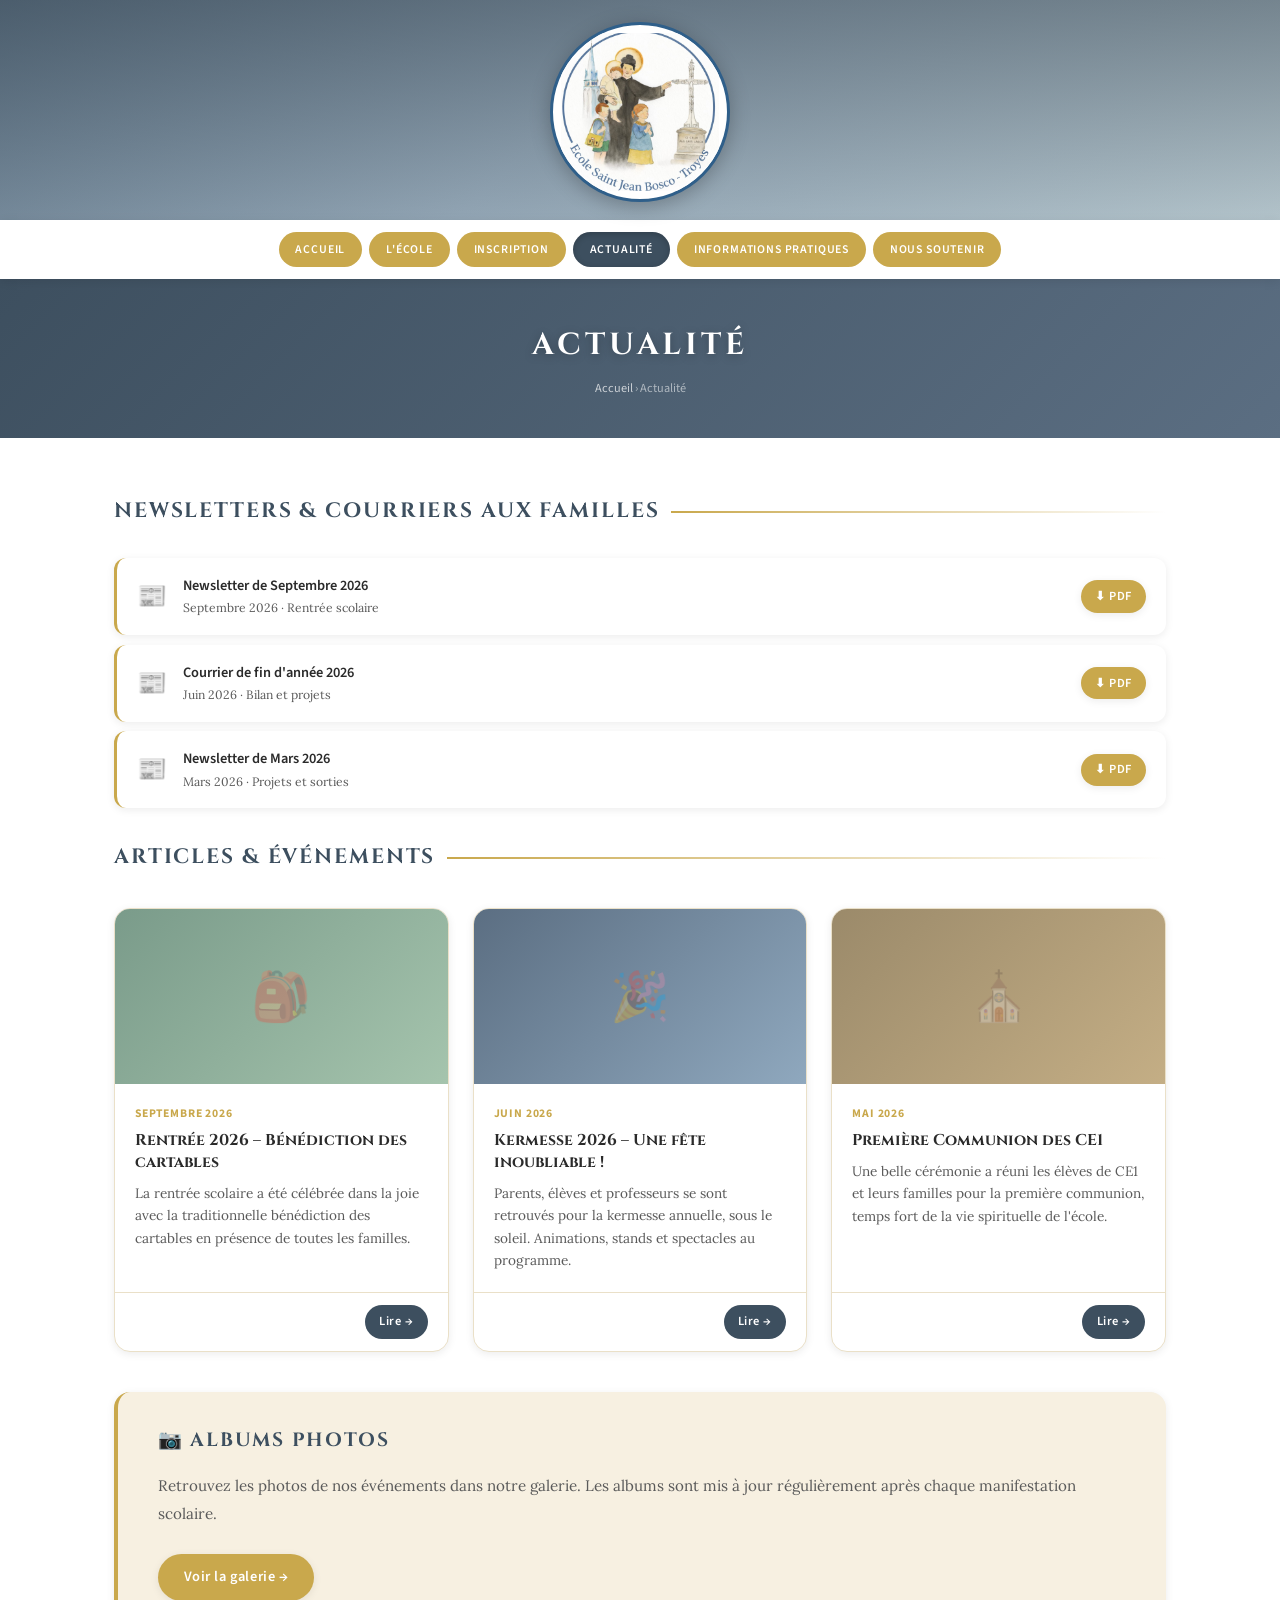
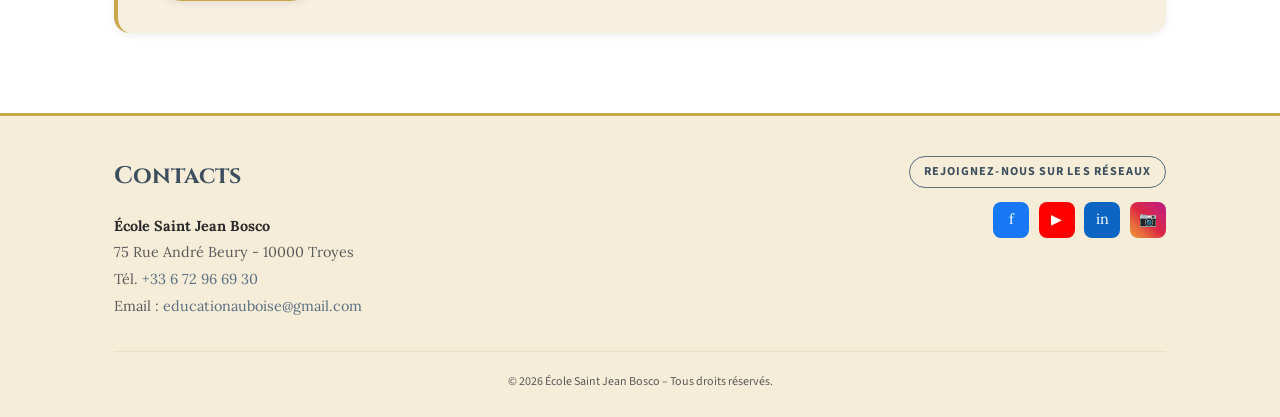
==== commit 283bce67: "CHangements 15 mars v1" ====
--- a/actualite.html
+++ b/actualite.html
@@ -139,9 +139,9 @@
           <h2>Contacts</h2>
           <address>
             <strong>École Saint Jean Bosco</strong>
-            18-20 avenue Charles De Gaulle – 78 230 Le Pecq<br>
-            Tél. <a href="tel:+33139588840">01 39 58 88 40</a><br>
-            Email : <a href="mailto:secretariats@ecole-stjb.fr">secretariats@ecole-stjb.fr</a>
+            75 Rue André Beury - 10000 Troyes<br>
+            Tél. <a href="tel:+33672966930">+33 6 72 96 69 30</a><br>
+            Email : <a href="mailto:educationauboise@gmail.com">educationauboise@gmail.com</a>
           </address>
         </div>
         <div class="footer-social">
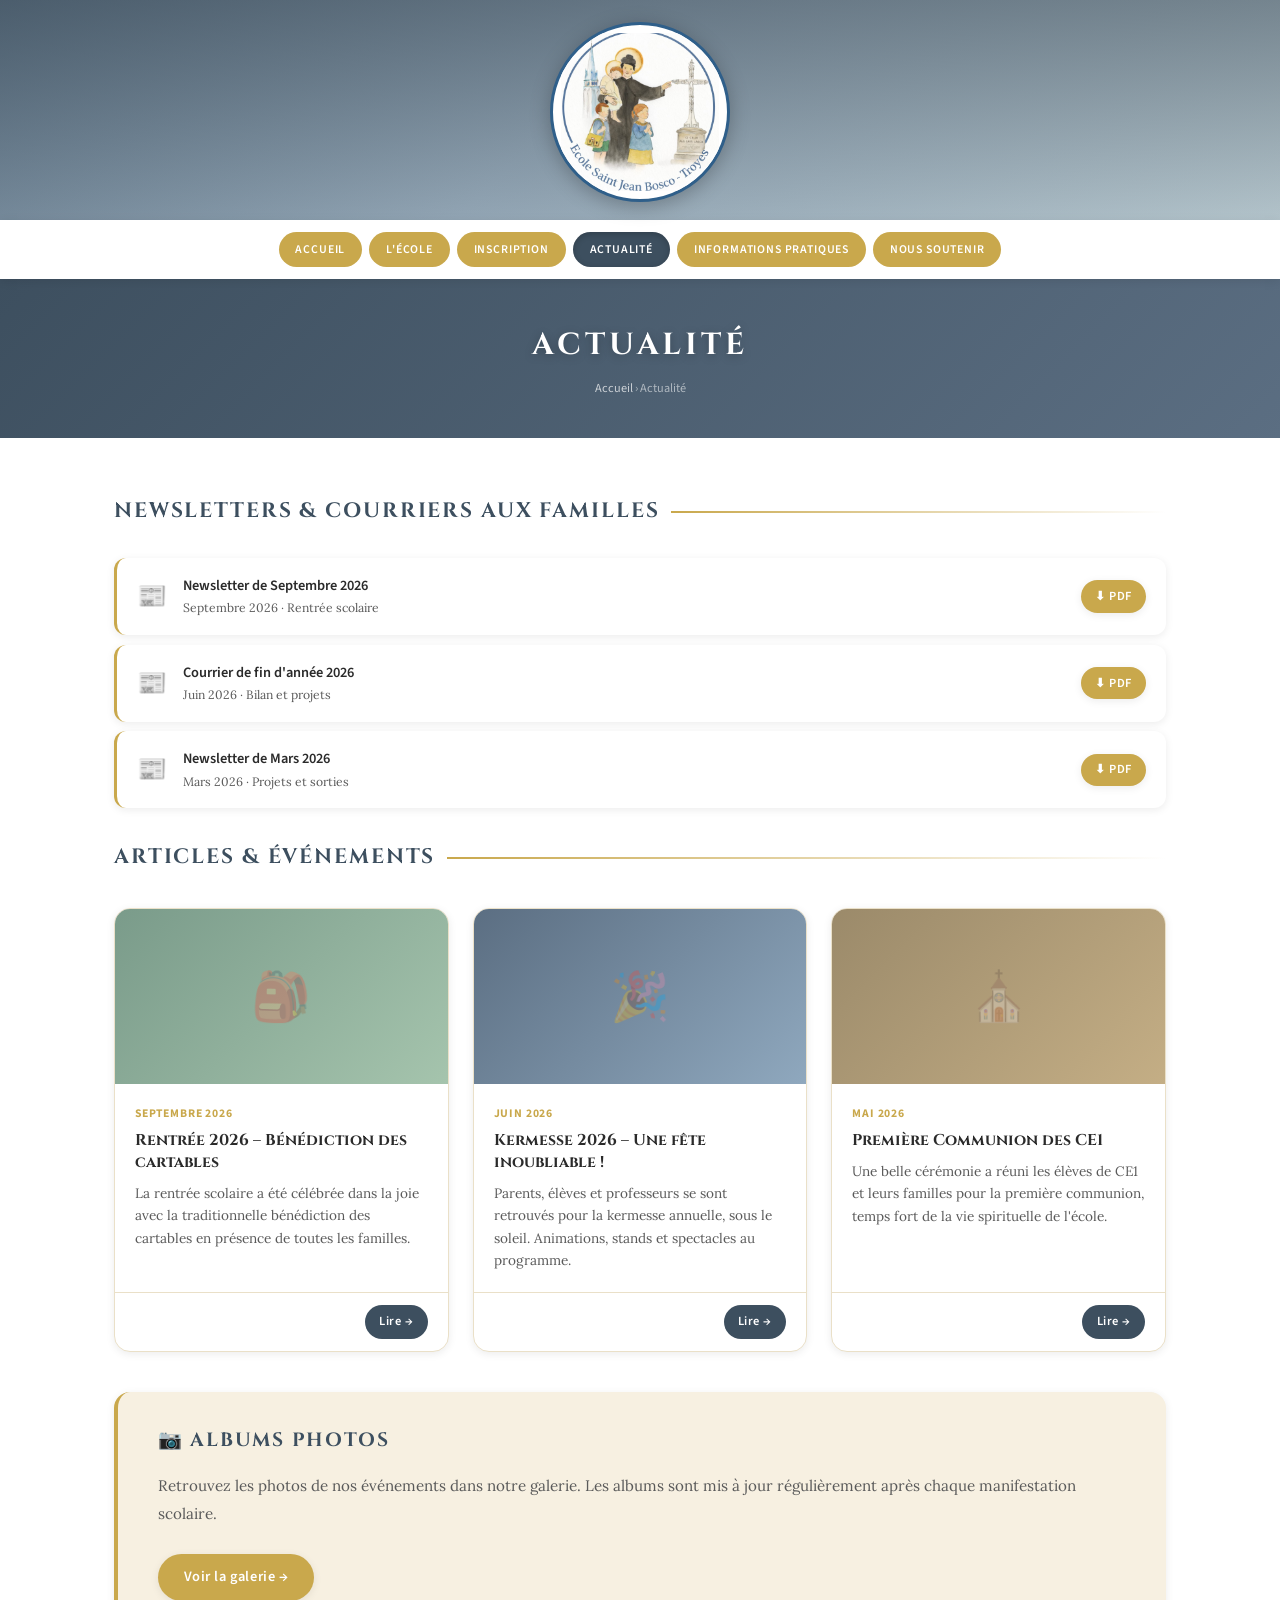
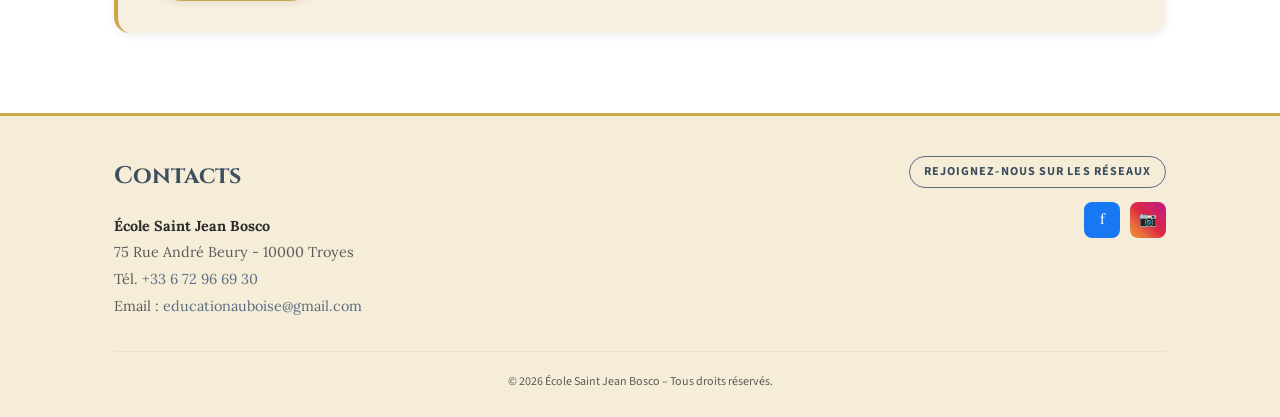
==== commit 8e34cfd7: "Changements 15 mars V2" ====
--- a/actualite.html
+++ b/actualite.html
@@ -148,9 +148,7 @@
           <div class="footer-social-label">Rejoignez-nous sur les réseaux</div>
           <nav aria-label="Réseaux sociaux">
             <div class="social-icons">
-              <a class="social-icon si-fb" href="#" aria-label="Facebook">f</a>
-              <a class="social-icon si-yt" href="#" aria-label="YouTube">▶</a>
-              <a class="social-icon si-li" href="#" aria-label="LinkedIn">in</a>
+              <a class="social-icon si-fb" href="https://www.facebook.com/profile.php?id=61584608564009" aria-label="Facebook">f</a>
               <a class="social-icon si-ig" href="#" aria-label="Instagram">📷</a>
             </div>
           </nav>
